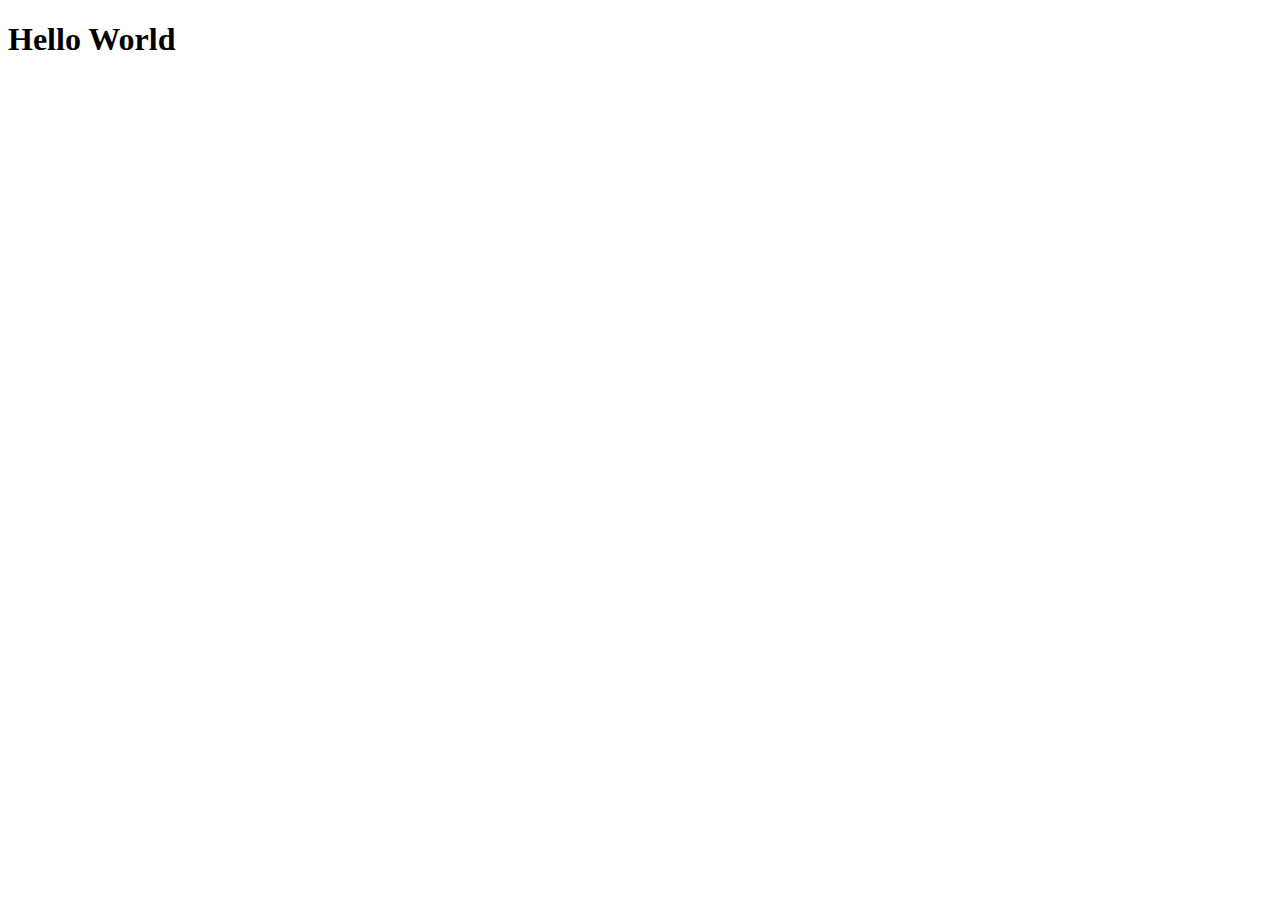
==== index.html @ 6fa18431 "second commit" ====
<!DOCTYPE html>
<html lang="en">
<head>
    <meta charset="UTF-8">
    <meta name="viewport" content="width=device-width, initial-scale=1.0">
    <link rel="stylesheet" href="/css/style.css">
    <title>MahaSpace</title>
</head>
<body>
    <h1>Hello World</h1>
</body>
</html>
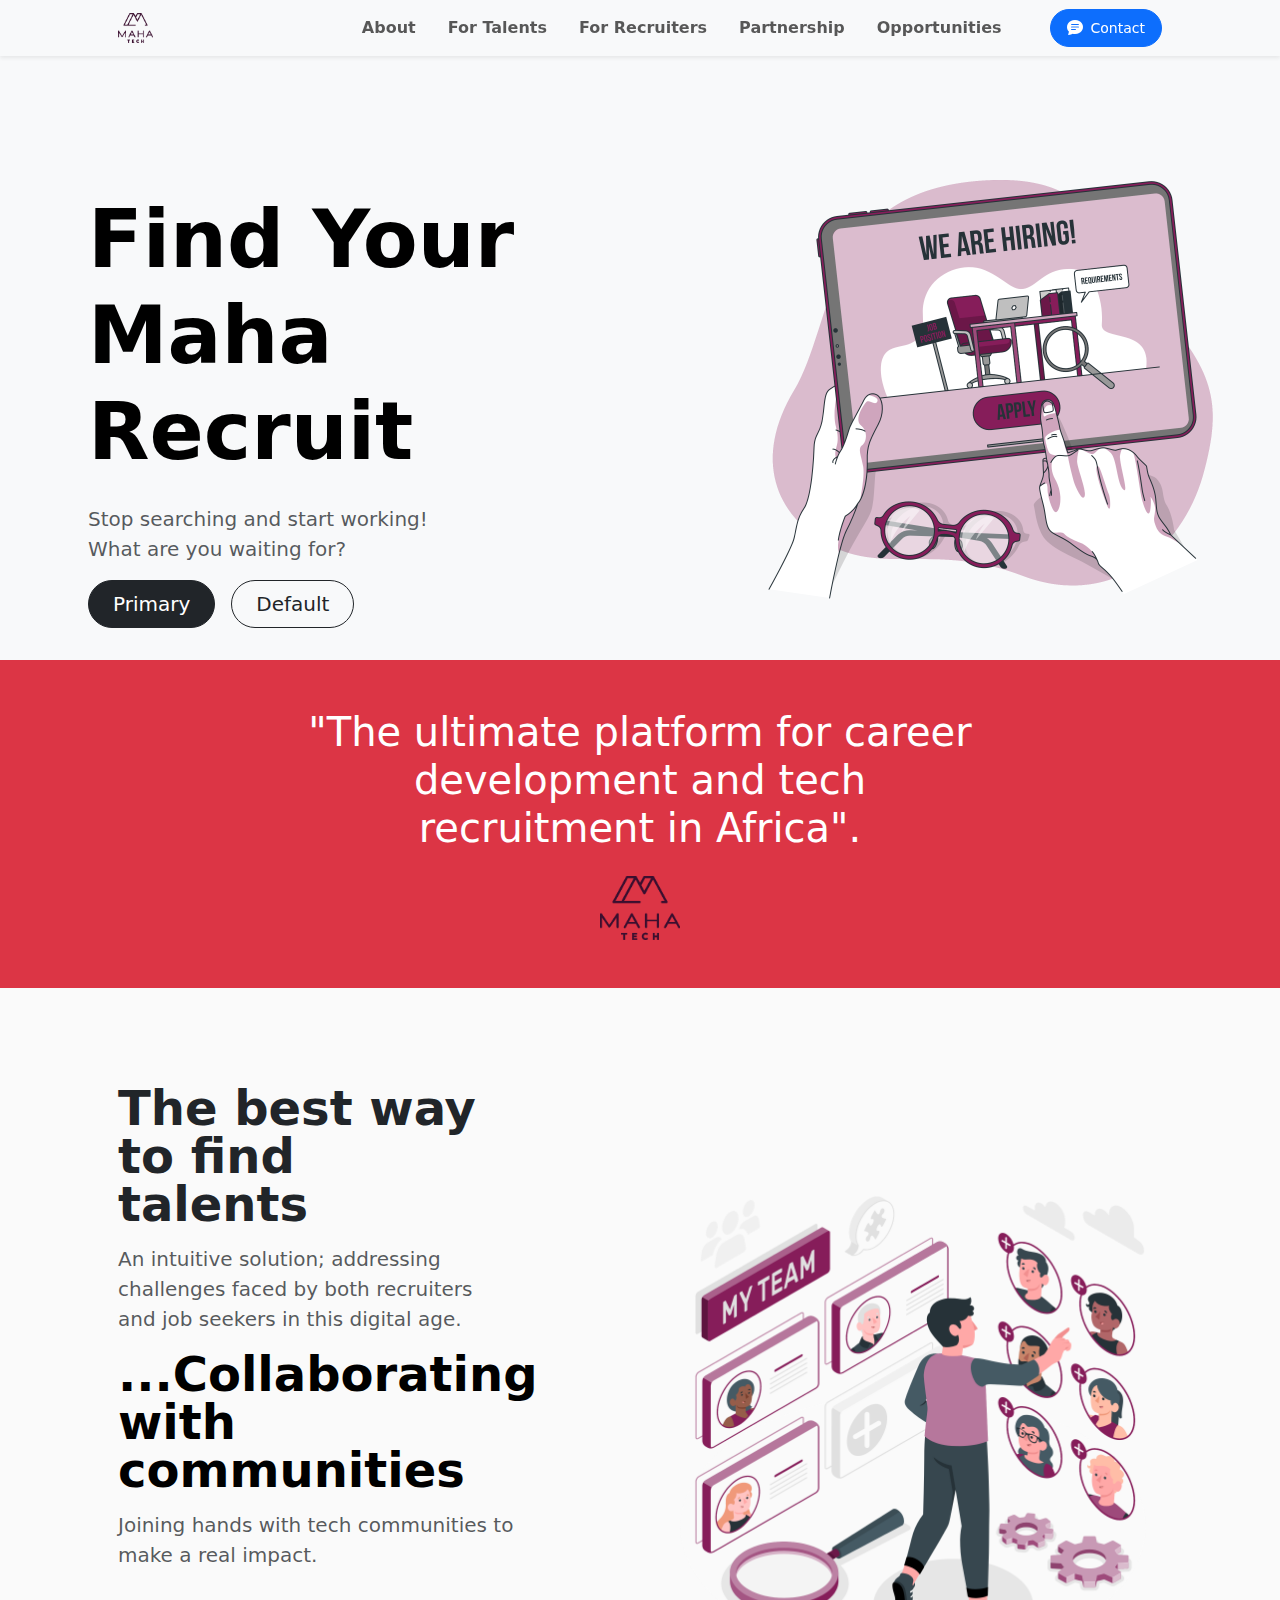
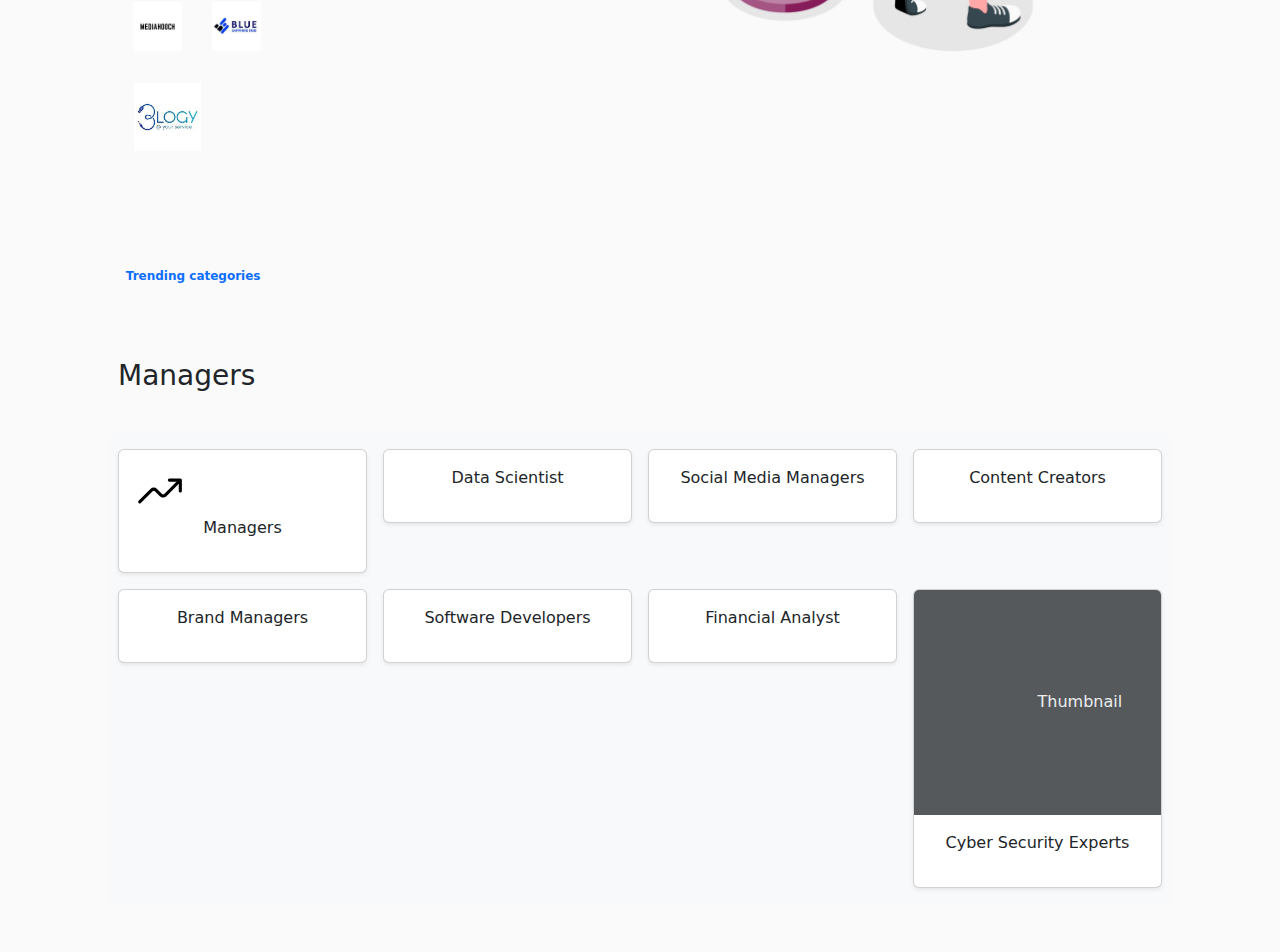
==== commit c5690bb5: "initial changes" ====
--- a/index.html
+++ b/index.html
@@ -3,10 +3,219 @@
 <head>
     <meta charset="UTF-8">
     <meta name="viewport" content="width=device-width, initial-scale=1.0">
+    <link rel="stylesheet" href="https://cdn.jsdelivr.net/npm/bootstrap-icons@1.10.5/font/bootstrap-icons.css">
+    <link rel="stylesheet" href="https://cdn.jsdelivr.net/npm/bootstrap@5.2.3/dist/css/bootstrap.min.css">
     <link rel="stylesheet" href="/css/style.css">
     <title>MahaSpace</title>
 </head>
 <body>
-    <h1>Hello World</h1>
+    <nav class="navbar navbar-expand-lg navbar-light fixed-top shadow-sm message bg-light" id="mainNav">
+        <div class="container px-5">
+            <a class="navbar-brand" href="index.html">
+                <img src="images/maha1.png" width="35" height="30" class="d-inline-block align-top" alt="">
+              </a>
+            <button class="navbar-toggler" type="button" data-bs-toggle="collapse" data-bs-target="#navbarResponsive" aria- 
+             controls="navbarResponsive" aria-expanded="false" aria-label="Toggle navigation">
+                Menu
+                <i class="bi-list"></i>
+            </button>
+            <div class="collapse navbar-collapse" id="navbarResponsive">
+                <ul class="navbar-nav ms-auto me-4 my-3 my-lg-0">
+                    <li class="nav-item fw-bold"><a class="nav-link me-lg-3" href="#">About</a></li>
+                    <li class="nav-item fw-bold"><a class="nav-link me-lg-3" href="#">For Talents</a></li>
+                    <li class="nav-item fw-bold"><a class="nav-link me-lg-3" href="#">For Recruiters</a></li>
+                    <li class="nav-item fw-bold"><a class="nav-link me-lg-3" href="#">Partnership</a></li>
+                    <li class="nav-item fw-bold"><a class="nav-link me-lg-3" href="@">Opportunities</a></li>
+                </ul>
+                <a href="#contact">
+                    <button class="btn btn-primary rounded-pill px-3 mb-2 mb-lg-0" data-bs-toggle="modal">
+                        <span class="d-flex align-items-center">
+                            <i class="bi-chat-text-fill me-2"></i>
+                            <span class="small">Contact</span>
+                        </span>
+                    </button>
+                </a>
+                 
+            </div>
+        </div>
+    </nav>
+
+    
+
+    <div class="row p-4 pb-0 pe-lg-0 pt-lg-5 align-items-center  mt-5 pt-5 mx-auto text-lg-start mx-5 bg-light">
+        <div class="col-lg-5 p-3 p-lg-3 pt-lg-5 mx-5">
+          <h1 class="display-1 fw-semibold text-body-emphasis mt-5">Find Your Maha Recruit</h1>
+          <p class=" lead text-muted mt-4">Stop searching and start working! <br>
+            What are you waiting for? 
+             </p>
+          <div class="d-grid gap-2 d-md-flex justify-content-md-start mb-4 mb-lg-3">
+            <button type="button" class="btn btn-dark btn-lg px-4 me-md-2 rounded-pill">Primary</button>
+            <button type="button" class="btn btn-outline-dark btn-lg px-4 rounded-pill">Default</button>
+          </div>
+        </div>
+        <div class="col-lg-4 offset-lg-1 p-0">
+            <img class="" src="images/maha2.png" alt="" width="500">
+        </div>
+  </div>
+
+  <div class="text-center bg-danger ">
+      <div class="container px-5">
+          <div class="row gx-5 justify-content-center">
+              <div class="col-xl-8 py-5">
+                   <div class="h2 fs-1 text-white mb-4">"The ultimate platform for career development and tech recruitment in Africa".</div>
+                   <img class="text-white" src="images/maha1.png" alt="..." style="height: 4rem">
+               </div>
+           </div>
+       </div>
+   </div>
+
+   <div class="container col-xxl-8 px-5 py-5">
+    <div class="row flex-lg-row-reverse align-items-center g-5 py-5">
+      <div class="col-10 col-sm-8 col-lg-6">
+        <img src="images/maha3.png" class="d-block mx-lg-auto img-fluid" alt="Bootstrap Themes" width="700" height="700" loading="lazy">
+      </div>
+      <div class="col-lg-6">
+     <div class="col-lg-9">
+        <h1 class="display-5 fw-semibold lh-1 mb-3">The best way to find talents</h1>
+        <p class="lead text-muted ">An intuitive solution; addressing challenges faced by both recruiters and job seekers in this digital age.</p>
+     </div>
+     <div class="col-lg-10">
+        <h1 class="display-5 fw-semibold text-body-emphasis lh-1 mb-3">...Collaborating with communities</h1>
+        <p class="lead text-muted">Joining hands with tech communities to make a real impact.</p>
+    </div>
+        <div class="container row">
+            <div class="col-2 my-3">
+                <img class="img-fluid d-block mx-auto" width="90%" src="images/maha4.png" alt="">
+            </div>
+            <div class="col-2 my-3 ">
+                <a><img class="img-fluid d-block mx-auto" width="90%" src="images/maha5.jpeg" alt="">
+            </div>
+            <div class="col-2 my-3">                        
+                <img class="img-fluid d-block mx-auto" width="90%" src="images/maha6.jpeg" alt="">
+            </div>
+      </div>
+    </div>
+    
+</div>
+
+
+<div class="row">
+    <div class="col-12 mb-4">
+      <span class="badge bg-pastel-primary text-primary text-uppercase-bold-sm">
+        Trending categories
+      </span>
+    </div>
+    <div class="container-lg py-5">
+        <div class="col">
+            <span>
+
+                <h3>Managers</h3>
+            </span>
+        </div>
+    </div>
+
+</div>    
+
+
+<div class="row row-cols-lg-4 row-cols-sm-2 row-cols-md-3 g-3 bg-light">
+    <div class="col ">
+      <div class="card shadow-sm">
+        <div class="card-body">
+            <span class="align-items-center">
+            <svg xmlns="http://www.w3.org/2000/svg" width="50" height="50" viewBox="0 0 512 512"><title>ionicons-v5-c</title><polyline points="352 144 464 144 464 256" style="fill:none;stroke:#000;stroke-linecap:round;stroke-linejoin:round;stroke-width:32px"></polyline><path d="M48,368,169.37,246.63a32,32,0,0,1,45.26,0l50.74,50.74a32,32,0,0,0,45.26,0L448,160" style="fill:none;stroke:#000;stroke-linecap:round;stroke-linejoin:round;stroke-width:32px"></path></svg>
+        </span>
+          <p class="card-text  text-dark text-center">Managers</p>
+          <div class="d-flex justify-content-between align-items-center">
+            
+          </div>
+        </div>
+      </div>
+    </div>
+    <div class="col">
+      <div class="card shadow-sm">
+        
+        <div class="card-body">
+          <p class="card-text text-center">Data Scientist</p>
+          <div class="d-flex justify-content-between align-items-center">
+            
+          </div>
+        </div>
+      </div>
+    </div>
+    <div class="col">
+      <div class="card shadow-sm">
+        
+        <div class="card-body">
+          <p class="card-text text-center"> Social Media Managers</p>
+          <div class="d-flex justify-content-between align-items-center">
+            
+          </div>
+        </div>
+      </div>
+    </div>
+
+    <div class="col">
+      <div class="card shadow-sm">
+        
+        <div class="card-body">
+          <p class="card-text text-center">Content Creators</p>
+          <div class="d-flex justify-content-between align-items-center">
+
+          </div>
+        </div>
+      </div>
+    </div>
+    <div class="col">
+      <div class="card shadow-sm">
+        
+        <div class="card-body">
+          <p class="card-text text-center">Brand Managers</p>
+          <div class="d-flex justify-content-between align-items-center">
+           
+          </div>
+        </div>
+      </div>
+    </div>
+    <div class="col">
+      <div class="card shadow-sm">
+        
+        <div class="card-body">
+          <p class="card-text text-center">Software Developers</p>
+          <div class="d-flex justify-content-between align-items-center">
+            
+          </div>
+        </div>
+      </div>
+    </div>
+
+    <div class="col">
+      <div class="card shadow-sm">
+        
+        <div class="card-body">
+          <p class="card-text text-center">Financial Analyst</p>
+          <div class="d-flex justify-content-between align-items-center">
+            
+          </div>
+        </div>
+      </div>
+    </div>
+    <div class="col">
+      <div class="card shadow-sm">
+        <svg class="bd-placeholder-img card-img-top" width="100%" height="225" xmlns="http://www.w3.org/2000/svg" role="img" aria-label="Placeholder: Thumbnail" preserveAspectRatio="xMidYMid slice" focusable="false"><title>Placeholder</title><rect width="100%" height="100%" fill="#55595c"></rect><text x="50%" y="50%" fill="#eceeef" dy=".3em">Thumbnail</text></svg>
+        <div class="card-body">
+          <p class="card-text text-center">Cyber Security Experts</p>
+          <div class="d-flex justify-content-between align-items-center">
+            
+          </div>
+        </div>
+      </div>
+    </div>
+    <div class="col">
+   
+  </div>
+
+
+
+      <script src="https://cdn.jsdelivr.net/npm/bootstrap@5.2.3/dist/js/bootstrap.bundle.min.js"></script>
 </body>
 </html>--- a/css/style.css
+++ b/css/style.css
@@ -0,0 +1,9 @@
+html,body{
+    overflow-x: hidden;
+    background-color: #fafafa;
+}
+.message{
+    z-index: 99;
+}
+
+    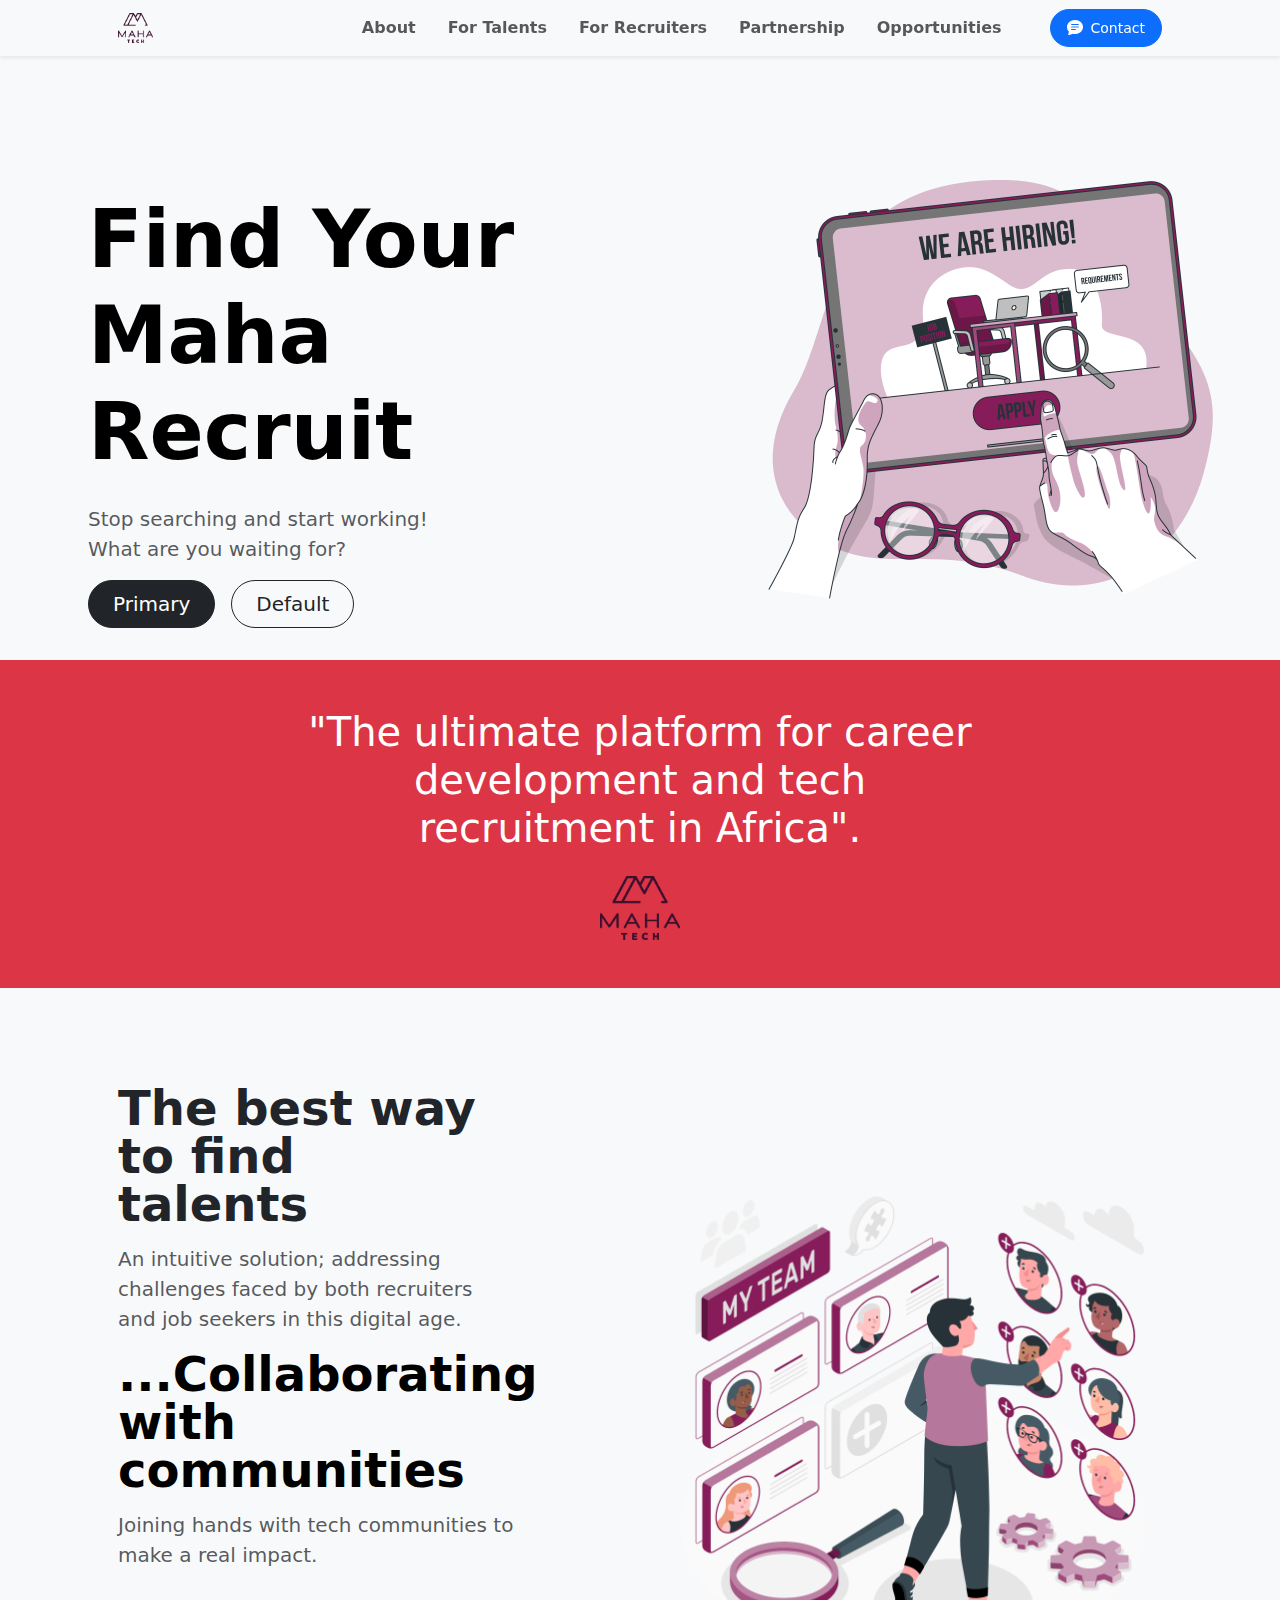
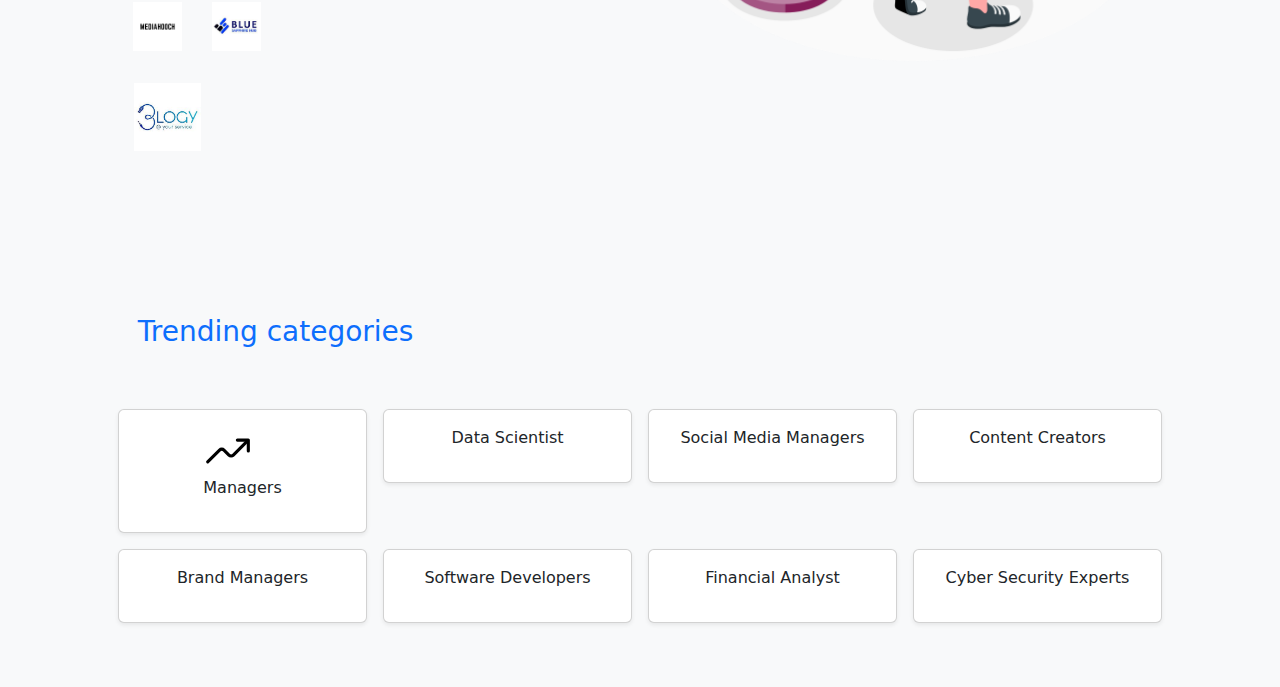
==== commit a395af7b: "initial changes" ====
--- a/index.html
+++ b/index.html
@@ -8,7 +8,7 @@
     <link rel="stylesheet" href="/css/style.css">
     <title>MahaSpace</title>
 </head>
-<body>
+<body class="bg-light">
     <nav class="navbar navbar-expand-lg navbar-light fixed-top shadow-sm message bg-light" id="mainNav">
         <div class="container px-5">
             <a class="navbar-brand" href="index.html">
@@ -98,33 +98,26 @@
     
 </div>
 
-
-<div class="row">
-    <div class="col-12 mb-4">
-      <span class="badge bg-pastel-primary text-primary text-uppercase-bold-sm">
-        Trending categories
-      </span>
-    </div>
+<section id="">
     <div class="container-lg py-5">
         <div class="col">
-            <span>
-
-                <h3>Managers</h3>
+            <span class="badge bg-pastel-primary text-primary text-uppercase-bold-sm">
+
+                <h3>Trending categories</h3>
             </span>
         </div>
     </div>
-
-</div>    
+  
 
 
 <div class="row row-cols-lg-4 row-cols-sm-2 row-cols-md-3 g-3 bg-light">
     <div class="col ">
       <div class="card shadow-sm">
-        <div class="card-body">
-            <span class="align-items-center">
-            <svg xmlns="http://www.w3.org/2000/svg" width="50" height="50" viewBox="0 0 512 512"><title>ionicons-v5-c</title><polyline points="352 144 464 144 464 256" style="fill:none;stroke:#000;stroke-linecap:round;stroke-linejoin:round;stroke-width:32px"></polyline><path d="M48,368,169.37,246.63a32,32,0,0,1,45.26,0l50.74,50.74a32,32,0,0,0,45.26,0L448,160" style="fill:none;stroke:#000;stroke-linecap:round;stroke-linejoin:round;stroke-width:32px"></path></svg>
+        <div class="card-body firstsvg">
+            <span class="align-items-center ">
+            <svg xmlns="http://www.w3.org/2000/svg" width="50"   height="50" viewBox="0 0 512 512"><title>ionicons-v5-c</title><polyline points="352 144 464 144 464 256" style="fill:none;stroke:#000;stroke-linecap:round;stroke-linejoin:round;stroke-width:32px"></polyline><path d="M48,368,169.37,246.63a32,32,0,0,1,45.26,0l50.74,50.74a32,32,0,0,0,45.26,0L448,160" style="fill:none;stroke:#000;stroke-linecap:round;stroke-linejoin:round;stroke-width:32px"></path></svg>
         </span>
-          <p class="card-text  text-dark text-center">Managers</p>
+          <p class="card-text  text-dark text-center ">Managers</p>
           <div class="d-flex justify-content-between align-items-center">
             
           </div>
@@ -201,7 +194,8 @@
     </div>
     <div class="col">
       <div class="card shadow-sm">
-        <svg class="bd-placeholder-img card-img-top" width="100%" height="225" xmlns="http://www.w3.org/2000/svg" role="img" aria-label="Placeholder: Thumbnail" preserveAspectRatio="xMidYMid slice" focusable="false"><title>Placeholder</title><rect width="100%" height="100%" fill="#55595c"></rect><text x="50%" y="50%" fill="#eceeef" dy=".3em">Thumbnail</text></svg>
+        
+        
         <div class="card-body">
           <p class="card-text text-center">Cyber Security Experts</p>
           <div class="d-flex justify-content-between align-items-center">
@@ -214,7 +208,7 @@
    
   </div>
 
-
+</section>
 
       <script src="https://cdn.jsdelivr.net/npm/bootstrap@5.2.3/dist/js/bootstrap.bundle.min.js"></script>
 </body>
--- a/css/style.css
+++ b/css/style.css
@@ -5,5 +5,9 @@
 .message{
     z-index: 99;
 }
+.firstsvg{
+    margin-right: auto;
+    margin-left: auto;
+}
 
     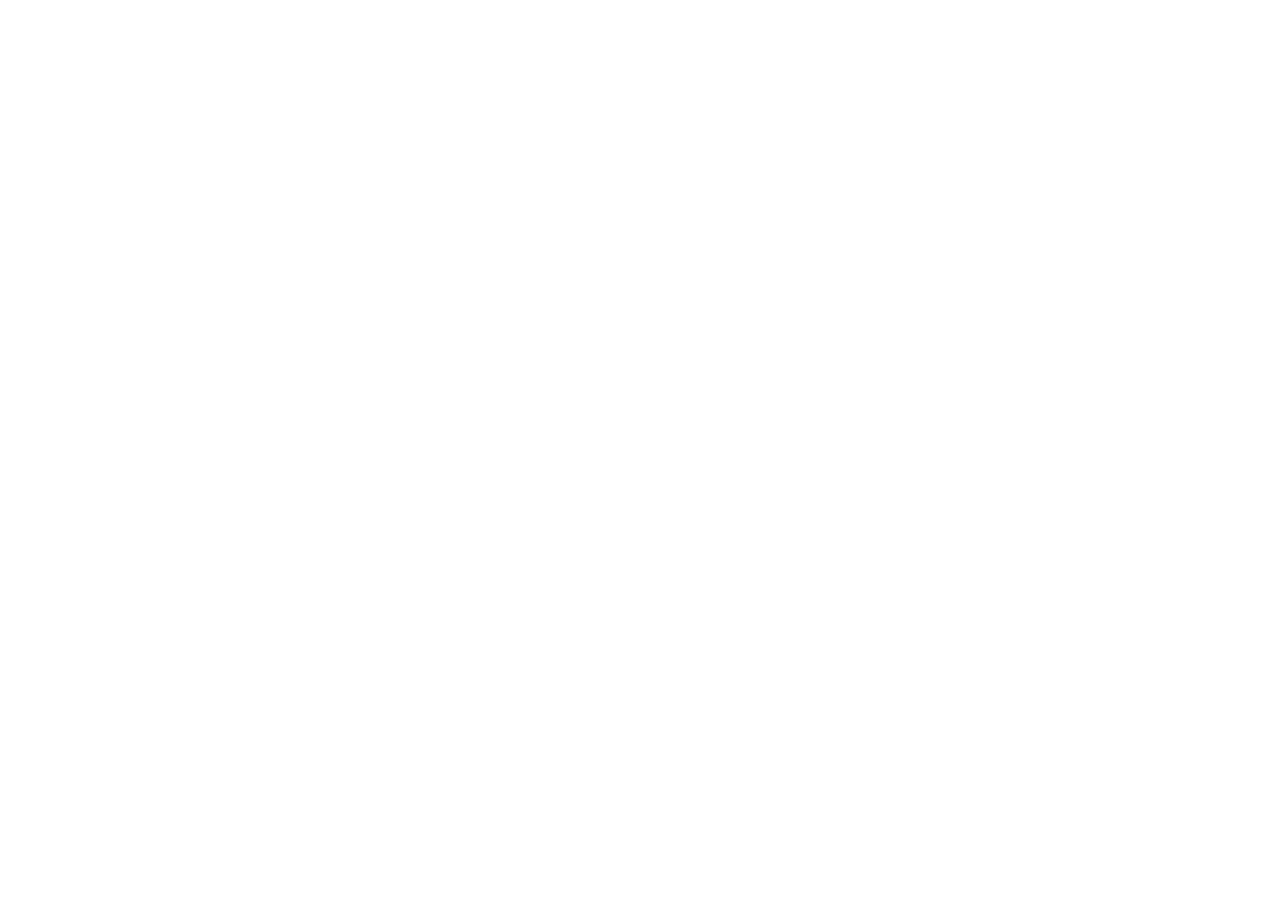
==== commit dd4d037c: "initial commit" ====
--- a/index.html
+++ b/index.html
@@ -3,213 +3,9 @@
 <head>
     <meta charset="UTF-8">
     <meta name="viewport" content="width=device-width, initial-scale=1.0">
-    <link rel="stylesheet" href="https://cdn.jsdelivr.net/npm/bootstrap-icons@1.10.5/font/bootstrap-icons.css">
-    <link rel="stylesheet" href="https://cdn.jsdelivr.net/npm/bootstrap@5.2.3/dist/css/bootstrap.min.css">
     <link rel="stylesheet" href="/css/style.css">
     <title>MahaSpace</title>
 </head>
-<body class="bg-light">
-    <nav class="navbar navbar-expand-lg navbar-light fixed-top shadow-sm message bg-light" id="mainNav">
-        <div class="container px-5">
-            <a class="navbar-brand" href="index.html">
-                <img src="images/maha1.png" width="35" height="30" class="d-inline-block align-top" alt="">
-              </a>
-            <button class="navbar-toggler" type="button" data-bs-toggle="collapse" data-bs-target="#navbarResponsive" aria- 
-             controls="navbarResponsive" aria-expanded="false" aria-label="Toggle navigation">
-                Menu
-                <i class="bi-list"></i>
-            </button>
-            <div class="collapse navbar-collapse" id="navbarResponsive">
-                <ul class="navbar-nav ms-auto me-4 my-3 my-lg-0">
-                    <li class="nav-item fw-bold"><a class="nav-link me-lg-3" href="#">About</a></li>
-                    <li class="nav-item fw-bold"><a class="nav-link me-lg-3" href="#">For Talents</a></li>
-                    <li class="nav-item fw-bold"><a class="nav-link me-lg-3" href="#">For Recruiters</a></li>
-                    <li class="nav-item fw-bold"><a class="nav-link me-lg-3" href="#">Partnership</a></li>
-                    <li class="nav-item fw-bold"><a class="nav-link me-lg-3" href="@">Opportunities</a></li>
-                </ul>
-                <a href="#contact">
-                    <button class="btn btn-primary rounded-pill px-3 mb-2 mb-lg-0" data-bs-toggle="modal">
-                        <span class="d-flex align-items-center">
-                            <i class="bi-chat-text-fill me-2"></i>
-                            <span class="small">Contact</span>
-                        </span>
-                    </button>
-                </a>
-                 
-            </div>
-        </div>
-    </nav>
-
-    
-
-    <div class="row p-4 pb-0 pe-lg-0 pt-lg-5 align-items-center  mt-5 pt-5 mx-auto text-lg-start mx-5 bg-light">
-        <div class="col-lg-5 p-3 p-lg-3 pt-lg-5 mx-5">
-          <h1 class="display-1 fw-semibold text-body-emphasis mt-5">Find Your Maha Recruit</h1>
-          <p class=" lead text-muted mt-4">Stop searching and start working! <br>
-            What are you waiting for? 
-             </p>
-          <div class="d-grid gap-2 d-md-flex justify-content-md-start mb-4 mb-lg-3">
-            <button type="button" class="btn btn-dark btn-lg px-4 me-md-2 rounded-pill">Primary</button>
-            <button type="button" class="btn btn-outline-dark btn-lg px-4 rounded-pill">Default</button>
-          </div>
-        </div>
-        <div class="col-lg-4 offset-lg-1 p-0">
-            <img class="" src="images/maha2.png" alt="" width="500">
-        </div>
-  </div>
-
-  <div class="text-center bg-danger ">
-      <div class="container px-5">
-          <div class="row gx-5 justify-content-center">
-              <div class="col-xl-8 py-5">
-                   <div class="h2 fs-1 text-white mb-4">"The ultimate platform for career development and tech recruitment in Africa".</div>
-                   <img class="text-white" src="images/maha1.png" alt="..." style="height: 4rem">
-               </div>
-           </div>
-       </div>
-   </div>
-
-   <div class="container col-xxl-8 px-5 py-5">
-    <div class="row flex-lg-row-reverse align-items-center g-5 py-5">
-      <div class="col-10 col-sm-8 col-lg-6">
-        <img src="images/maha3.png" class="d-block mx-lg-auto img-fluid" alt="Bootstrap Themes" width="700" height="700" loading="lazy">
-      </div>
-      <div class="col-lg-6">
-     <div class="col-lg-9">
-        <h1 class="display-5 fw-semibold lh-1 mb-3">The best way to find talents</h1>
-        <p class="lead text-muted ">An intuitive solution; addressing challenges faced by both recruiters and job seekers in this digital age.</p>
-     </div>
-     <div class="col-lg-10">
-        <h1 class="display-5 fw-semibold text-body-emphasis lh-1 mb-3">...Collaborating with communities</h1>
-        <p class="lead text-muted">Joining hands with tech communities to make a real impact.</p>
-    </div>
-        <div class="container row">
-            <div class="col-2 my-3">
-                <img class="img-fluid d-block mx-auto" width="90%" src="images/maha4.png" alt="">
-            </div>
-            <div class="col-2 my-3 ">
-                <a><img class="img-fluid d-block mx-auto" width="90%" src="images/maha5.jpeg" alt="">
-            </div>
-            <div class="col-2 my-3">                        
-                <img class="img-fluid d-block mx-auto" width="90%" src="images/maha6.jpeg" alt="">
-            </div>
-      </div>
-    </div>
-    
-</div>
-
-<section id="">
-    <div class="container-lg py-5">
-        <div class="col">
-            <span class="badge bg-pastel-primary text-primary text-uppercase-bold-sm">
-
-                <h3>Trending categories</h3>
-            </span>
-        </div>
-    </div>
-  
-
-
-<div class="row row-cols-lg-4 row-cols-sm-2 row-cols-md-3 g-3 bg-light">
-    <div class="col ">
-      <div class="card shadow-sm">
-        <div class="card-body firstsvg">
-            <span class="align-items-center ">
-            <svg xmlns="http://www.w3.org/2000/svg" width="50"   height="50" viewBox="0 0 512 512"><title>ionicons-v5-c</title><polyline points="352 144 464 144 464 256" style="fill:none;stroke:#000;stroke-linecap:round;stroke-linejoin:round;stroke-width:32px"></polyline><path d="M48,368,169.37,246.63a32,32,0,0,1,45.26,0l50.74,50.74a32,32,0,0,0,45.26,0L448,160" style="fill:none;stroke:#000;stroke-linecap:round;stroke-linejoin:round;stroke-width:32px"></path></svg>
-        </span>
-          <p class="card-text  text-dark text-center ">Managers</p>
-          <div class="d-flex justify-content-between align-items-center">
-            
-          </div>
-        </div>
-      </div>
-    </div>
-    <div class="col">
-      <div class="card shadow-sm">
-        
-        <div class="card-body">
-          <p class="card-text text-center">Data Scientist</p>
-          <div class="d-flex justify-content-between align-items-center">
-            
-          </div>
-        </div>
-      </div>
-    </div>
-    <div class="col">
-      <div class="card shadow-sm">
-        
-        <div class="card-body">
-          <p class="card-text text-center"> Social Media Managers</p>
-          <div class="d-flex justify-content-between align-items-center">
-            
-          </div>
-        </div>
-      </div>
-    </div>
-
-    <div class="col">
-      <div class="card shadow-sm">
-        
-        <div class="card-body">
-          <p class="card-text text-center">Content Creators</p>
-          <div class="d-flex justify-content-between align-items-center">
-
-          </div>
-        </div>
-      </div>
-    </div>
-    <div class="col">
-      <div class="card shadow-sm">
-        
-        <div class="card-body">
-          <p class="card-text text-center">Brand Managers</p>
-          <div class="d-flex justify-content-between align-items-center">
-           
-          </div>
-        </div>
-      </div>
-    </div>
-    <div class="col">
-      <div class="card shadow-sm">
-        
-        <div class="card-body">
-          <p class="card-text text-center">Software Developers</p>
-          <div class="d-flex justify-content-between align-items-center">
-            
-          </div>
-        </div>
-      </div>
-    </div>
-
-    <div class="col">
-      <div class="card shadow-sm">
-        
-        <div class="card-body">
-          <p class="card-text text-center">Financial Analyst</p>
-          <div class="d-flex justify-content-between align-items-center">
-            
-          </div>
-        </div>
-      </div>
-    </div>
-    <div class="col">
-      <div class="card shadow-sm">
-        
-        
-        <div class="card-body">
-          <p class="card-text text-center">Cyber Security Experts</p>
-          <div class="d-flex justify-content-between align-items-center">
-            
-          </div>
-        </div>
-      </div>
-    </div>
-    <div class="col">
-   
-  </div>
-
-</section>
-
-      <script src="https://cdn.jsdelivr.net/npm/bootstrap@5.2.3/dist/js/bootstrap.bundle.min.js"></script>
+<body>
 </body>
 </html>--- a/css/style.css
+++ b/css/style.css
@@ -1,13 +1,43 @@
-html,body{
-    overflow-x: hidden;
-    background-color: #fafafa;
+.mahaLogo-brand{
+    width: 15%;
 }
-.message{
-    z-index: 99;
+.nav-link{
+    font-size: 14px;
 }
-.firstsvg{
-    margin-right: auto;
-    margin-left: auto;
+.card{
+    /* height: 70vh;
+    overflow: hidden; */
+    /* position: relative; */
 }
-
-    +.card-img{
+    /* top: -50%;
+    position: absolute; */
+}
+.lead{
+    font-size: 17px;
+}
+.contact{
+    font-size: 13px;
+}
+.navButton{
+    background-color: #57093d;
+}
+.main-image{
+    background:linear-gradient(rgba(0,0,0,0.6), rgba(0,0,0,0.6)), url(/images/talent\ image.jpg);
+    background-size: cover;
+    background-position: center;
+    background-attachment: fixed;
+    height: 75vh;
+}
+.candidates{
+    background-color: #e9ecef;
+}
+.secondBox{
+    background-color: #85252e;
+}
+.thirdBox{
+    background-color: #9c337d;
+}
+.copyRight{
+    font-size: 12px;
+}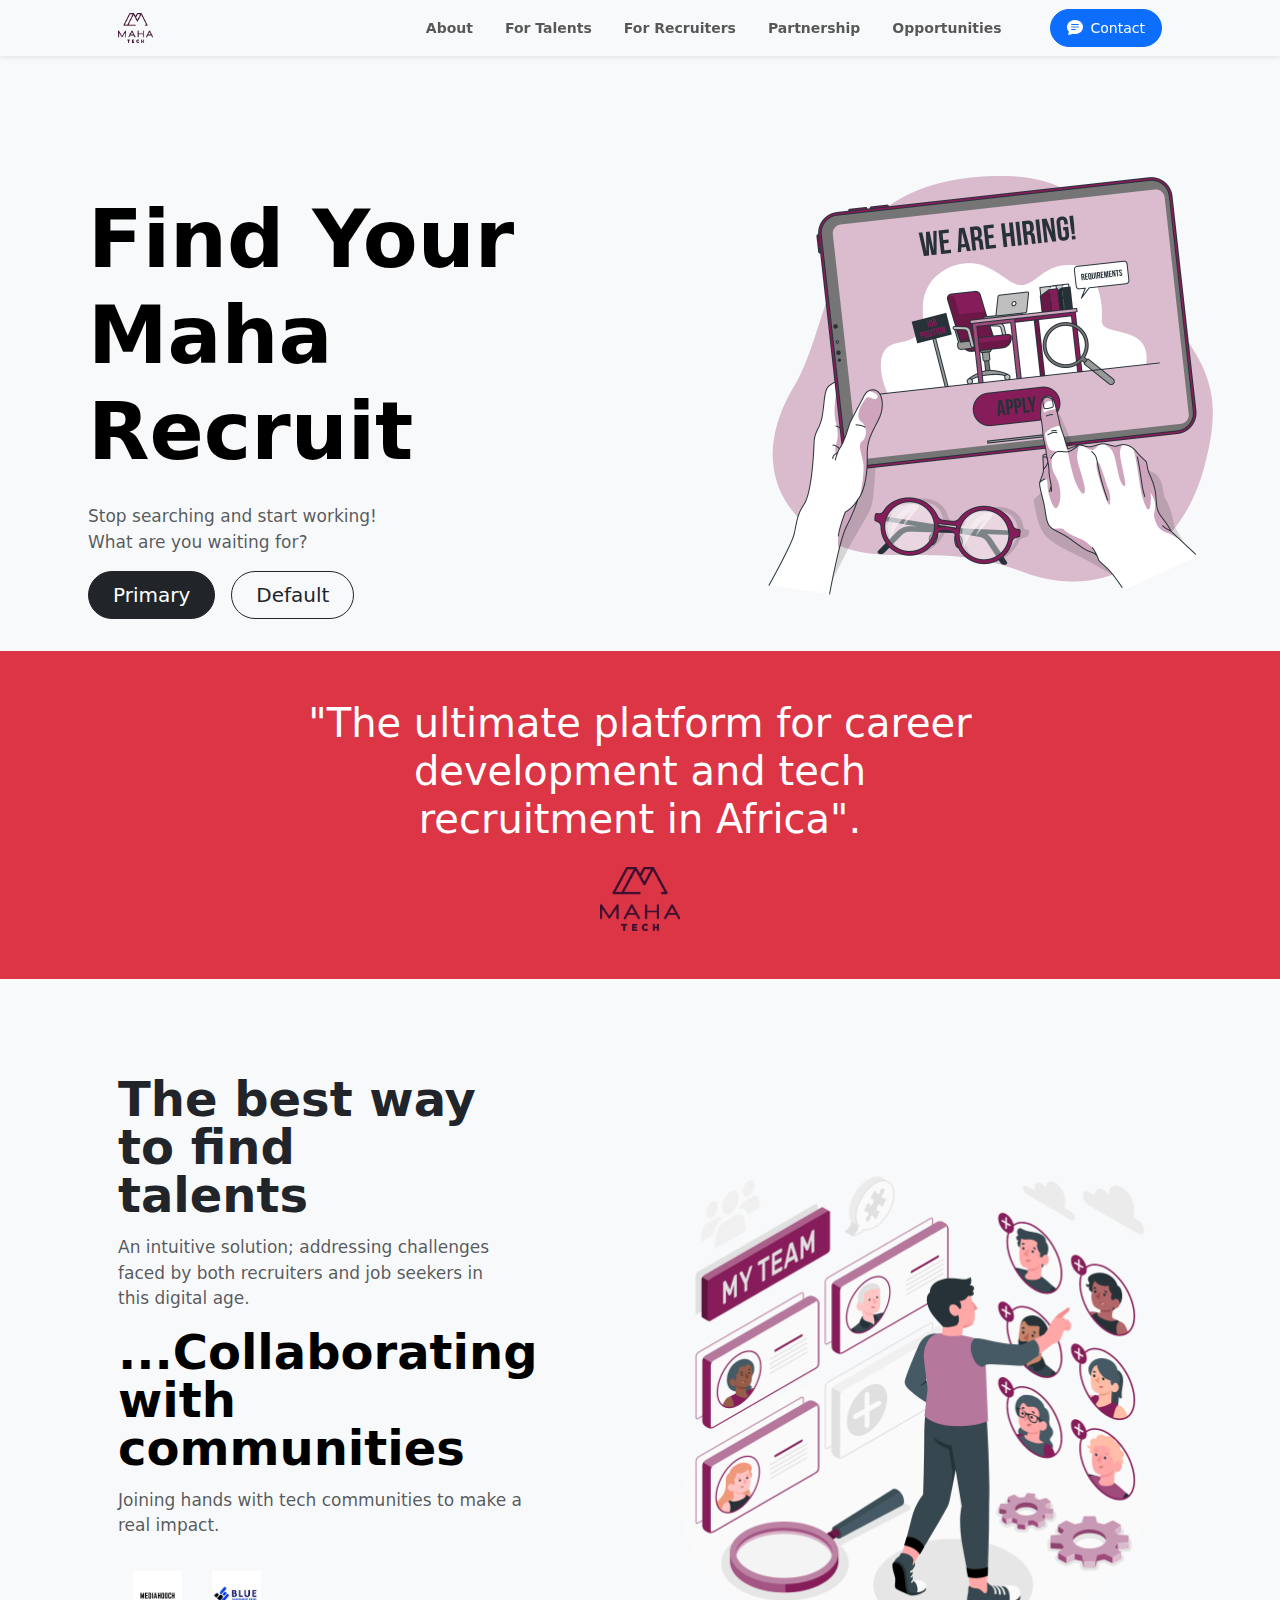
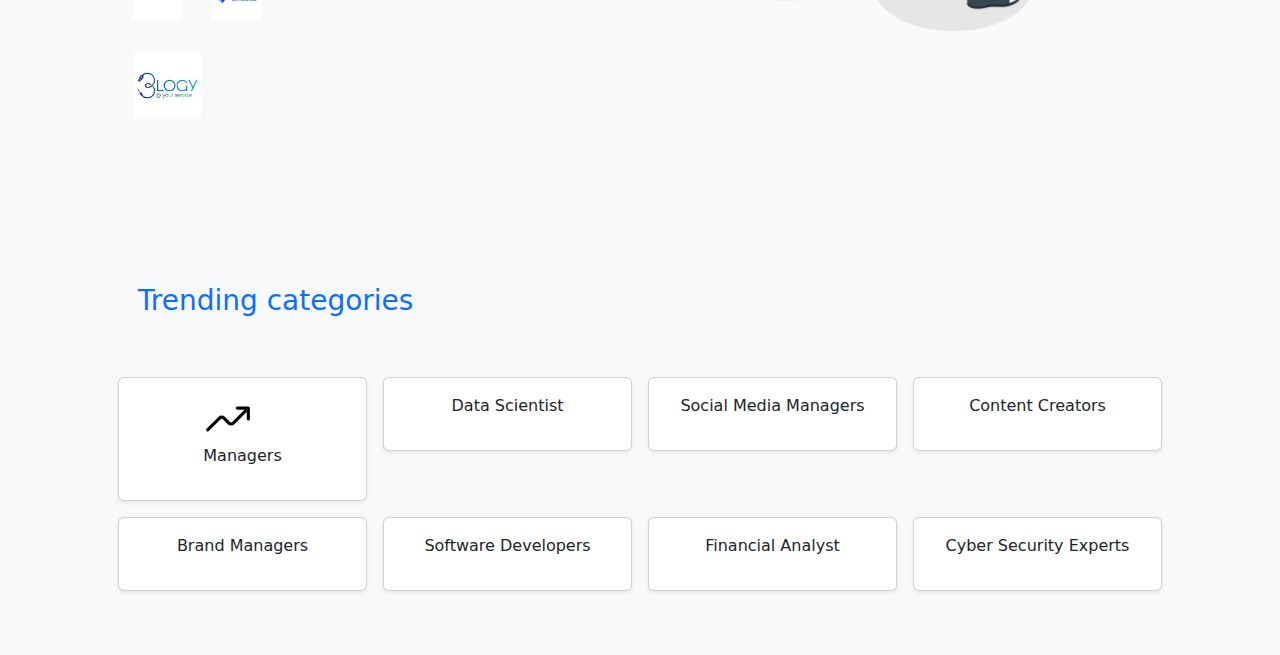
==== commit b51c3738: "fixed merge conflicts" ====
--- a/index.html
+++ b/index.html
@@ -3,9 +3,214 @@
 <head>
     <meta charset="UTF-8">
     <meta name="viewport" content="width=device-width, initial-scale=1.0">
+    <link rel="stylesheet" href="https://cdn.jsdelivr.net/npm/bootstrap-icons@1.10.5/font/bootstrap-icons.css">
+    <link rel="stylesheet" href="https://cdn.jsdelivr.net/npm/bootstrap@5.2.3/dist/css/bootstrap.min.css">
     <link rel="stylesheet" href="/css/style.css">
     <title>MahaSpace</title>
 </head>
 <body>
+<body class="bg-light">
+    <nav class="navbar navbar-expand-lg navbar-light fixed-top shadow-sm message bg-light" id="mainNav">
+        <div class="container px-5">
+            <a class="navbar-brand" href="index.html">
+                <img src="images/maha1.png" width="35" height="30" class="d-inline-block align-top" alt="">
+              </a>
+            <button class="navbar-toggler" type="button" data-bs-toggle="collapse" data-bs-target="#navbarResponsive" aria- 
+             controls="navbarResponsive" aria-expanded="false" aria-label="Toggle navigation">
+                Menu
+                <i class="bi-list"></i>
+            </button>
+            <div class="collapse navbar-collapse" id="navbarResponsive">
+                <ul class="navbar-nav ms-auto me-4 my-3 my-lg-0">
+                    <li class="nav-item fw-bold"><a class="nav-link me-lg-3" href="#">About</a></li>
+                    <li class="nav-item fw-bold"><a class="nav-link me-lg-3" href="#">For Talents</a></li>
+                    <li class="nav-item fw-bold"><a class="nav-link me-lg-3" href="#">For Recruiters</a></li>
+                    <li class="nav-item fw-bold"><a class="nav-link me-lg-3" href="#">Partnership</a></li>
+                    <li class="nav-item fw-bold"><a class="nav-link me-lg-3" href="@">Opportunities</a></li>
+                </ul>
+                <a href="#contact">
+                    <button class="btn btn-primary rounded-pill px-3 mb-2 mb-lg-0" data-bs-toggle="modal">
+                        <span class="d-flex align-items-center">
+                            <i class="bi-chat-text-fill me-2"></i>
+                            <span class="small">Contact</span>
+                        </span>
+                    </button>
+                </a>
+                 
+            </div>
+        </div>
+    </nav>
+
+    
+
+    <div class="row p-4 pb-0 pe-lg-0 pt-lg-5 align-items-center  mt-5 pt-5 mx-auto text-lg-start mx-5 bg-light">
+        <div class="col-lg-5 p-3 p-lg-3 pt-lg-5 mx-5">
+          <h1 class="display-1 fw-semibold text-body-emphasis mt-5">Find Your Maha Recruit</h1>
+          <p class=" lead text-muted mt-4">Stop searching and start working! <br>
+            What are you waiting for? 
+             </p>
+          <div class="d-grid gap-2 d-md-flex justify-content-md-start mb-4 mb-lg-3">
+            <button type="button" class="btn btn-dark btn-lg px-4 me-md-2 rounded-pill">Primary</button>
+            <button type="button" class="btn btn-outline-dark btn-lg px-4 rounded-pill">Default</button>
+          </div>
+        </div>
+        <div class="col-lg-4 offset-lg-1 p-0">
+            <img class="" src="images/maha2.png" alt="" width="500">
+        </div>
+  </div>
+
+  <div class="text-center bg-danger ">
+      <div class="container px-5">
+          <div class="row gx-5 justify-content-center">
+              <div class="col-xl-8 py-5">
+                   <div class="h2 fs-1 text-white mb-4">"The ultimate platform for career development and tech recruitment in Africa".</div>
+                   <img class="text-white" src="images/maha1.png" alt="..." style="height: 4rem">
+               </div>
+           </div>
+       </div>
+   </div>
+
+   <div class="container col-xxl-8 px-5 py-5">
+    <div class="row flex-lg-row-reverse align-items-center g-5 py-5">
+      <div class="col-10 col-sm-8 col-lg-6">
+        <img src="images/maha3.png" class="d-block mx-lg-auto img-fluid" alt="Bootstrap Themes" width="700" height="700" loading="lazy">
+      </div>
+      <div class="col-lg-6">
+     <div class="col-lg-9">
+        <h1 class="display-5 fw-semibold lh-1 mb-3">The best way to find talents</h1>
+        <p class="lead text-muted ">An intuitive solution; addressing challenges faced by both recruiters and job seekers in this digital age.</p>
+     </div>
+     <div class="col-lg-10">
+        <h1 class="display-5 fw-semibold text-body-emphasis lh-1 mb-3">...Collaborating with communities</h1>
+        <p class="lead text-muted">Joining hands with tech communities to make a real impact.</p>
+    </div>
+        <div class="container row">
+            <div class="col-2 my-3">
+                <img class="img-fluid d-block mx-auto" width="90%" src="images/maha4.png" alt="">
+            </div>
+            <div class="col-2 my-3 ">
+                <a><img class="img-fluid d-block mx-auto" width="90%" src="images/maha5.jpeg" alt="">
+            </div>
+            <div class="col-2 my-3">                        
+                <img class="img-fluid d-block mx-auto" width="90%" src="images/maha6.jpeg" alt="">
+            </div>
+      </div>
+    </div>
+    
+</div>
+
+<section id="">
+    <div class="container-lg py-5">
+        <div class="col">
+            <span class="badge bg-pastel-primary text-primary text-uppercase-bold-sm">
+
+                <h3>Trending categories</h3>
+            </span>
+        </div>
+    </div>
+  
+
+
+<div class="row row-cols-lg-4 row-cols-sm-2 row-cols-md-3 g-3 bg-light">
+    <div class="col ">
+      <div class="card shadow-sm">
+        <div class="card-body firstsvg">
+            <span class="align-items-center ">
+            <svg xmlns="http://www.w3.org/2000/svg" width="50"   height="50" viewBox="0 0 512 512"><title>ionicons-v5-c</title><polyline points="352 144 464 144 464 256" style="fill:none;stroke:#000;stroke-linecap:round;stroke-linejoin:round;stroke-width:32px"></polyline><path d="M48,368,169.37,246.63a32,32,0,0,1,45.26,0l50.74,50.74a32,32,0,0,0,45.26,0L448,160" style="fill:none;stroke:#000;stroke-linecap:round;stroke-linejoin:round;stroke-width:32px"></path></svg>
+        </span>
+          <p class="card-text  text-dark text-center ">Managers</p>
+          <div class="d-flex justify-content-between align-items-center">
+            
+          </div>
+        </div>
+      </div>
+    </div>
+    <div class="col">
+      <div class="card shadow-sm">
+        
+        <div class="card-body">
+          <p class="card-text text-center">Data Scientist</p>
+          <div class="d-flex justify-content-between align-items-center">
+            
+          </div>
+        </div>
+      </div>
+    </div>
+    <div class="col">
+      <div class="card shadow-sm">
+        
+        <div class="card-body">
+          <p class="card-text text-center"> Social Media Managers</p>
+          <div class="d-flex justify-content-between align-items-center">
+            
+          </div>
+        </div>
+      </div>
+    </div>
+
+    <div class="col">
+      <div class="card shadow-sm">
+        
+        <div class="card-body">
+          <p class="card-text text-center">Content Creators</p>
+          <div class="d-flex justify-content-between align-items-center">
+
+          </div>
+        </div>
+      </div>
+    </div>
+    <div class="col">
+      <div class="card shadow-sm">
+        
+        <div class="card-body">
+          <p class="card-text text-center">Brand Managers</p>
+          <div class="d-flex justify-content-between align-items-center">
+           
+          </div>
+        </div>
+      </div>
+    </div>
+    <div class="col">
+      <div class="card shadow-sm">
+        
+        <div class="card-body">
+          <p class="card-text text-center">Software Developers</p>
+          <div class="d-flex justify-content-between align-items-center">
+            
+          </div>
+        </div>
+      </div>
+    </div>
+
+    <div class="col">
+      <div class="card shadow-sm">
+        
+        <div class="card-body">
+          <p class="card-text text-center">Financial Analyst</p>
+          <div class="d-flex justify-content-between align-items-center">
+            
+          </div>
+        </div>
+      </div>
+    </div>
+    <div class="col">
+      <div class="card shadow-sm">
+        
+        
+        <div class="card-body">
+          <p class="card-text text-center">Cyber Security Experts</p>
+          <div class="d-flex justify-content-between align-items-center">
+            
+          </div>
+        </div>
+      </div>
+    </div>
+    <div class="col">
+   
+  </div>
+
+</section>
+
+      <script src="https://cdn.jsdelivr.net/npm/bootstrap@5.2.3/dist/js/bootstrap.bundle.min.js"></script>
 </body>
 </html>--- a/css/style.css
+++ b/css/style.css
@@ -40,4 +40,17 @@
 }
 .copyRight{
     font-size: 12px;
-}+}
+html,body{
+    overflow-x: hidden;
+    background-color: #fafafa;
+}
+.message{
+    z-index: 99;
+}
+.firstsvg{
+    margin-right: auto;
+    margin-left: auto;
+}
+
+    
